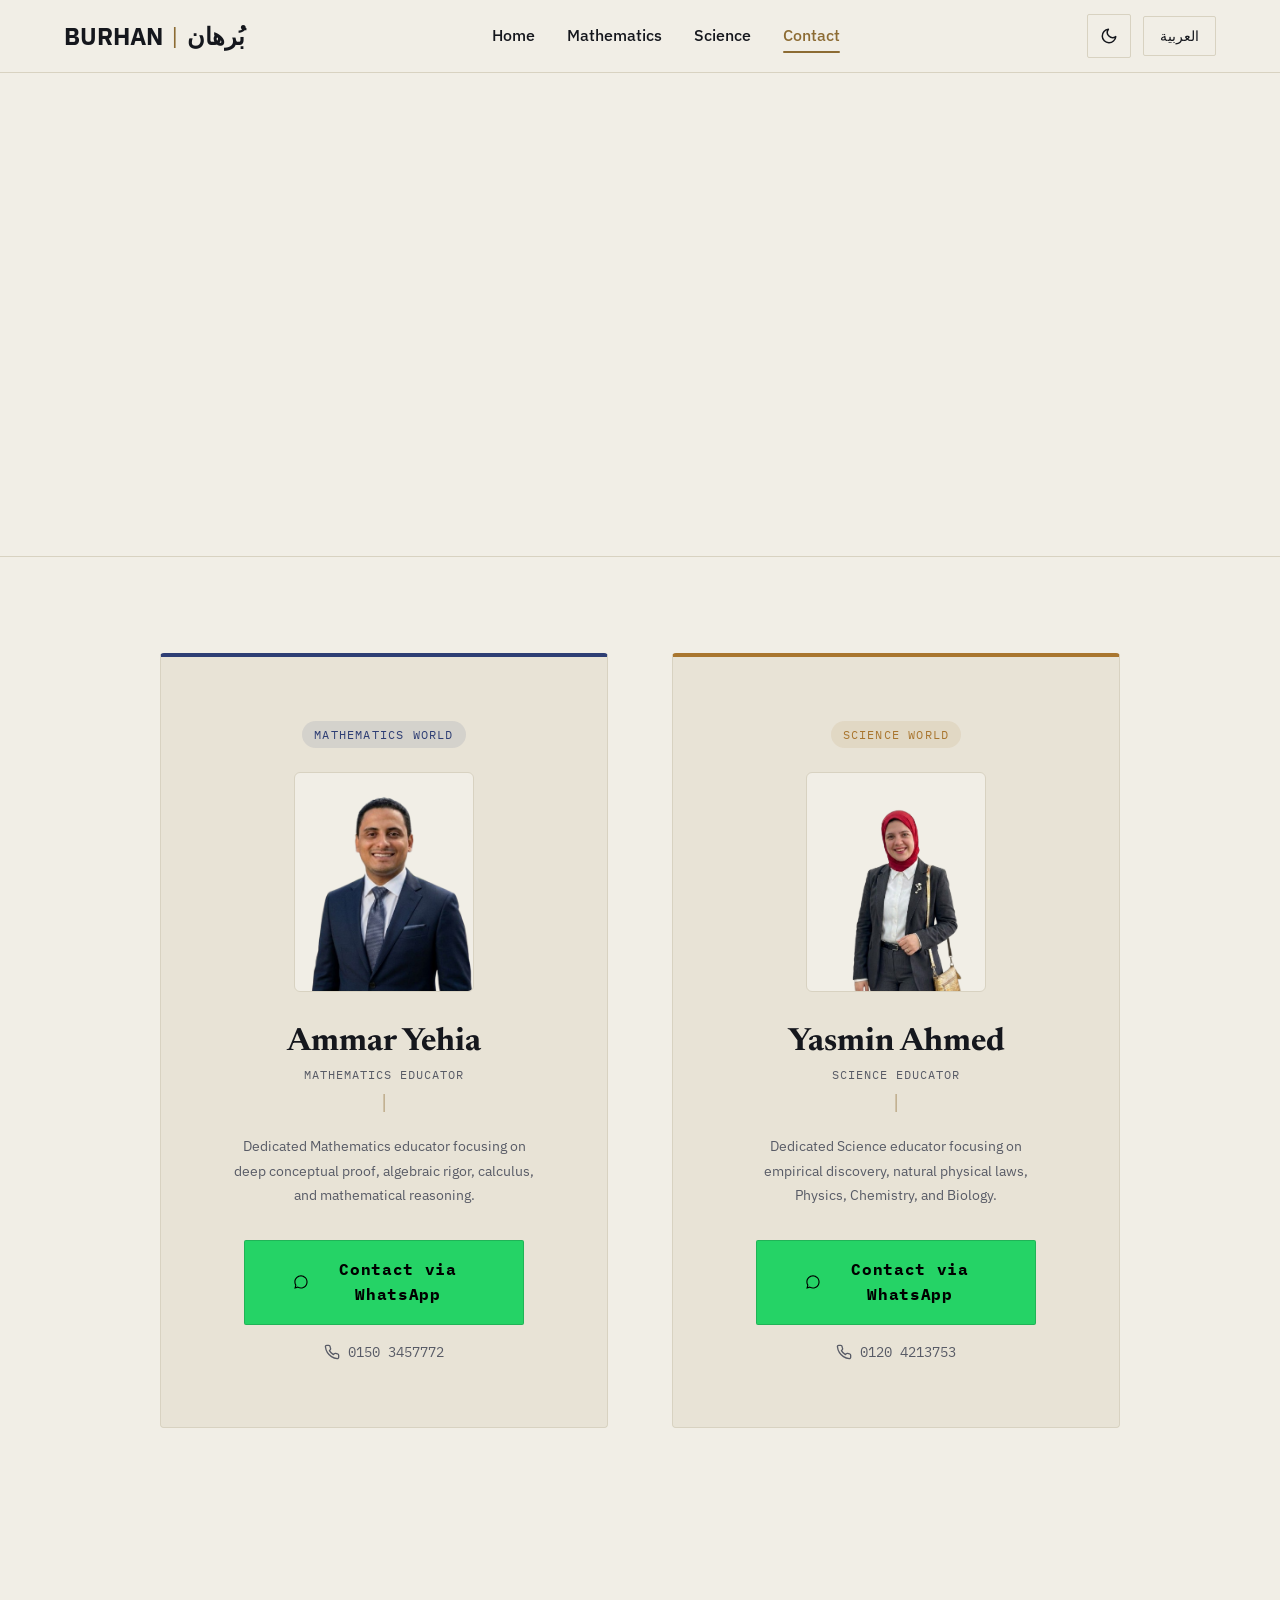
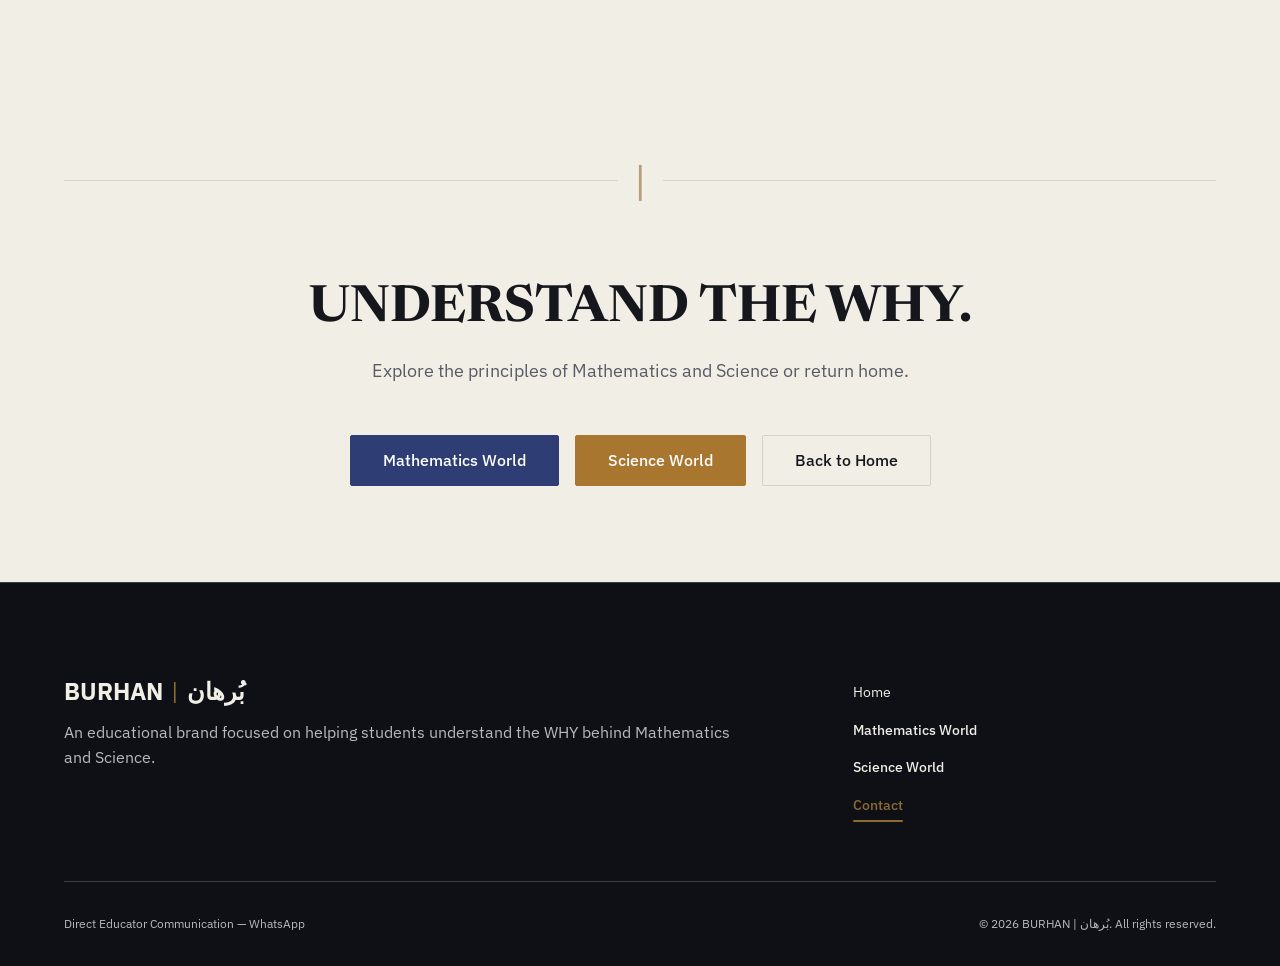
==== contact.html @ 6baa0fd7 "Initial BURHAN website" ====
<!DOCTYPE html>
<html lang="en" dir="ltr">

<head>
  <meta charset="UTF-8">
  <meta name="viewport" content="width=device-width, initial-scale=1.0">
  <title>Contact | BURHAN — تواصل معنا | بُرهان</title>
  <meta name="description"
    content="Contact BURHAN teachers directly via WhatsApp. Reach Mr. Ammar Yehia for Mathematics (0150 3457772) and Ms. Yasmin Ahmed for Science (0120 4213753).">
  <link rel="stylesheet" href="css/main.css">
  <script src="js/theme.js"></script>
</head>

<body data-page="contact">

  <!-- ACCESSIBLE SKIP-TO-MAIN LINK -->
  <a href="#main-content" class="skip-link" data-en="Skip to main content" data-ar="الانتقال إلى المحتوى الرئيسي">Skip
    to main content</a>

  <!-- GLOBAL NAVIGATION HEADER -->
  <header class="site-header">
    <nav class="site-nav container" aria-label="Main Navigation">
      <a href="index.html" class="burhan-wordmark" aria-label="BURHAN Home">
        BURHAN <span class="burhan-divider">|</span> بُرهان
      </a>

      <ul class="nav-menu" data-nav-menu>
        <li><a href="index.html" class="nav-link" data-en="Home" data-ar="الرئيسية">Home</a></li>
        <li><a href="mathematics.html" class="nav-link" data-en="Mathematics" data-ar="الرياضيات">Mathematics</a></li>
        <li><a href="science.html" class="nav-link" data-en="Science" data-ar="العلوم">Science</a></li>
        <li><a href="contact.html" class="nav-link is-active" aria-current="page" data-en="Contact"
            data-ar="تواصل معنا">Contact</a></li>
      </ul>

      <div class="nav-actions">
        <!-- Theme Toggle (Light / Dark) -->
        <button type="button" class="theme-toggle-btn" data-theme-toggle aria-label="Switch Theme">
          <svg class="theme-icon-sun" width="18" height="18" viewBox="0 0 24 24">
            <circle cx="12" cy="12" r="5" />
            <path
              d="M12 1v2M12 21v2M4.22 4.22l1.42 1.42M18.36 18.36l1.42 1.42M1 12h2M21 12h2M4.22 19.78l1.42-1.42M18.36 5.64l1.42-1.42" />
          </svg>
          <svg class="theme-icon-moon" width="18" height="18" viewBox="0 0 24 24" style="display:none;">
            <path d="M21 12.79A9 9 0 1 1 11.21 3 7 7 0 0 0 21 12.79z" />
          </svg>
        </button>

        <!-- Language Switcher -->
        <button type="button" class="lang-toggle-btn" data-lang-toggle aria-label="التحويل إلى العربية">
          <span data-en="العربية" data-ar="English">العربية</span>
        </button>

        <!-- Mobile Menu Toggle -->
        <button type="button" class="nav-toggle-btn" data-nav-toggle aria-expanded="false"
          aria-label="Open Navigation Menu">
          <svg width="20" height="20" viewBox="0 0 20 20" fill="none" xmlns="http://www.w3.org/2000/svg">
            <path d="M3 5H17M3 10H17M3 15H17" stroke="currentColor" stroke-width="2" stroke-linecap="round" />
          </svg>
        </button>
      </div>
    </nav>
  </header>

  <!-- MAIN CONTACT PAGE CONTENT -->
  <main id="main-content">

    <!-- 01 — HERO / INTRO SECTION -->
    <section class="contact-hero section-padding" data-hero-section>
      <div class="container contact-hero-container">

        <span class="section-eyebrow hero-eyebrow" data-reveal-hero data-en="BURHAN | DIRECT COMMUNICATION"
          data-ar="بُرهان | التواصل المباشر">BURHAN | DIRECT COMMUNICATION</span>

        <h1 class="contact-hero-title font-display" data-reveal-hero data-en="Start the Conversation"
          data-ar="ابدأ التواصل">
          Start the Conversation
        </h1>

        <div class="contact-hero-divider-wrap" data-reveal-hero aria-hidden="true">
          <span class="burhan-divider contact-hero-divider">|</span>
        </div>

        <p class="contact-hero-lead" data-reveal-hero
          data-en="Students and parents can reach out directly to the appropriate teacher regarding class availability, schedules, and learning guidance."
          data-ar="يمكن للطلاب وأولياء الأمور التواصل مباشرة مع المعلم المختص بشأن مواعيد الدروس، الجداول، والإرشاد التعليمي.">
          Students and parents can reach out directly to the appropriate teacher regarding class availability,
          schedules, and learning guidance.
        </p>

      </div>
    </section>

    <!-- 02 — CONTACT TEACHERS SECTION -->
    <section class="contact-grid-section section-padding">
      <div class="container">

        <div class="contact-teachers-grid">

          <!-- TEACHER 1 — AMMAR YEHIA (MATHEMATICS) -->
          <article class="contact-card contact-card--math" data-reveal data-reveal-delay="0">
            <div class="contact-card-header">
              <span class="contact-subject-tag contact-subject-tag--math font-mono" data-en="MATHEMATICS WORLD"
                data-ar="عالم الرياضيات">MATHEMATICS WORLD</span>
            </div>

            <div class="contact-portrait-wrap">
              <div class="contact-portrait-frame contact-portrait-frame--math">
                <img src="images/teachers/ammar-yehia-cutout.png" alt="Mr. Ammar Yehia — Mathematics"
                  class="contact-portrait-img" loading="eager">
              </div>
            </div>

            <div class="contact-card-content">
              <h2 class="contact-teacher-name font-display" data-en="Ammar Yehia" data-ar="عمار يحيى">
                Ammar Yehia
              </h2>

              <p class="contact-teacher-role font-mono" data-en="Mathematics Educator" data-ar="معلم مادة الرياضيات">
                Mathematics Educator
              </p>

              <div class="contact-card-divider" aria-hidden="true">
                <span class="burhan-divider">|</span>
              </div>

              <p class="contact-teacher-intro"
                data-en="Dedicated Mathematics educator focusing on deep conceptual proof, algebraic rigor, calculus, and mathematical reasoning."
                data-ar="معلم متخصص في مادة الرياضيات، يركز على الفهم العميق للبراهين والمفاهيم، الجبر، التفاضل والتكامل، والاستدلال المنطقي.">
                Dedicated Mathematics educator focusing on deep conceptual proof, algebraic rigor, calculus, and
                mathematical reasoning.
              </p>

              <div class="contact-card-actions">
                <a href="https://wa.me/201503457772" target="_blank" rel="noopener noreferrer"
                  class="btn-whatsapp btn-whatsapp--math" aria-label="Contact Mr. Ammar Yehia on WhatsApp">
                  <svg width="22" height="22" viewBox="0 0 24 24" fill="currentColor" aria-hidden="true">
                    <path
                      d="M12.012 2c-5.506 0-9.989 4.478-9.99 9.984a9.964 9.964 0 0 0 1.333 4.993L2 22l5.233-1.337a9.96 9.96 0 0 0 4.779 1.216h.004c5.505 0 9.988-4.478 9.989-9.985 0-2.667-1.037-5.176-2.922-7.062A9.925 9.925 0 0 0 12.012 2zm0 18.163h-.003a8.28 8.28 0 0 1-4.223-1.157l-.303-.18-3.137.82.836-3.056-.197-.313a8.27 8.27 0 0 1-1.267-4.464c0-4.568 3.718-8.286 8.291-8.286 2.213 0 4.293.863 5.858 2.43 1.564 1.566 2.426 3.647 2.425 5.86 0 4.569-3.717 8.286-8.284 8.286z" />
                  </svg>
                  <span data-en="Contact via WhatsApp" data-ar="تواصل عبر WhatsApp">Contact via WhatsApp</span>
                </a>

                <div class="contact-phone-display font-mono" dir="ltr">
                  <svg width="16" height="16" viewBox="0 0 24 24" fill="none" stroke="currentColor" stroke-width="2"
                    stroke-linecap="round" stroke-linejoin="round" aria-hidden="true">
                    <path
                      d="M22 16.92v3a2 2 0 0 1-2.18 2 19.79 19.79 0 0 1-8.63-3.07 19.5 19.5 0 0 1-6-6 19.79 19.79 0 0 1-3.07-8.67A2 2 0 0 1 4.11 2h3a2 2 0 0 1 2 1.72 12.84 12.84 0 0 0 .7 2.81 2 2 0 0 1-.45 2.11L8.09 9.91a16 16 0 0 0 6 6l1.27-1.27a2 2 0 0 1 2.11-.45 12.84 12.84 0 0 0 2.81.7A2 2 0 0 1 22 16.92z" />
                  </svg>
                  <span>0150 3457772</span>
                </div>
              </div>
            </div>
          </article>

          <!-- TEACHER 2 — YASMIN AHMED (SCIENCE) -->
          <article class="contact-card contact-card--science" data-reveal data-reveal-delay="150">
            <div class="contact-card-header">
              <span class="contact-subject-tag contact-subject-tag--science font-mono" data-en="SCIENCE WORLD"
                data-ar="عالم العلوم">SCIENCE WORLD</span>
            </div>

            <div class="contact-portrait-wrap">
              <div class="contact-portrait-frame contact-portrait-frame--science">
                <img src="images/teachers/yasmin.png" alt="Ms. Yasmin Ahmed — Science" class="contact-portrait-img"
                  loading="eager">
              </div>
            </div>

            <div class="contact-card-content">
              <h2 class="contact-teacher-name font-display" data-en="Yasmin Ahmed" data-ar="ياسمين أحمد">
                Yasmin Ahmed
              </h2>

              <p class="contact-teacher-role font-mono" data-en="Science Educator" data-ar="معلمة مادة العلوم">
                Science Educator
              </p>

              <div class="contact-card-divider" aria-hidden="true">
                <span class="burhan-divider">|</span>
              </div>

              <p class="contact-teacher-intro"
                data-en="Dedicated Science educator focusing on empirical discovery, natural physical laws, Physics, Chemistry, and Biology."
                data-ar="معلمة متخصصة في مادة العلوم، تركز على الاستكشاف التجريبي والقوانين الطبيعية والفيزياء والكيمياء والأحياء.">
                Dedicated Science educator focusing on empirical discovery, natural physical laws, Physics, Chemistry,
                and Biology.
              </p>

              <div class="contact-card-actions">
                <a href="https://wa.me/201204213753" target="_blank" rel="noopener noreferrer"
                  class="btn-whatsapp btn-whatsapp--science" aria-label="Contact Ms. Yasmin Ahmed on WhatsApp">
                  <svg width="22" height="22" viewBox="0 0 24 24" fill="currentColor" aria-hidden="true">
                    <path
                      d="M12.012 2c-5.506 0-9.989 4.478-9.99 9.984a9.964 9.964 0 0 0 1.333 4.993L2 22l5.233-1.337a9.96 9.96 0 0 0 4.779 1.216h.004c5.505 0 9.988-4.478 9.989-9.985 0-2.667-1.037-5.176-2.922-7.062A9.925 9.925 0 0 0 12.012 2zm0 18.163h-.003a8.28 8.28 0 0 1-4.223-1.157l-.303-.18-3.137.82.836-3.056-.197-.313a8.27 8.27 0 0 1-1.267-4.464c0-4.568 3.718-8.286 8.291-8.286 2.213 0 4.293.863 5.858 2.43 1.564 1.566 2.426 3.647 2.425 5.86 0 4.569-3.717 8.286-8.284 8.286z" />
                  </svg>
                  <span data-en="Contact via WhatsApp" data-ar="تواصل عبر WhatsApp">Contact via WhatsApp</span>
                </a>

                <div class="contact-phone-display font-mono" dir="ltr">
                  <svg width="16" height="16" viewBox="0 0 24 24" fill="none" stroke="currentColor" stroke-width="2"
                    stroke-linecap="round" stroke-linejoin="round" aria-hidden="true">
                    <path
                      d="M22 16.92v3a2 2 0 0 1-2.18 2 19.79 19.79 0 0 1-8.63-3.07 19.5 19.5 0 0 1-6-6 19.79 19.79 0 0 1-3.07-8.67A2 2 0 0 1 4.11 2h3a2 2 0 0 1 2 1.72 12.84 12.84 0 0 0 .7 2.81 2 2 0 0 1-.45 2.11L8.09 9.91a16 16 0 0 0 6 6l1.27-1.27a2 2 0 0 1 2.11-.45 12.84 12.84 0 0 0 2.81.7A2 2 0 0 1 22 16.92z" />
                  </svg>
                  <span>0120 4213753</span>
                </div>
              </div>
            </div>
          </article>

        </div>

      </div>
    </section>

    <!-- 03 — CLOSING CTA SECTION -->
    <section class="closing-cta-section" data-reveal>
      <div class="container">
        <div class="section-divider" aria-hidden="true">
          <span class="burhan-divider closing-divider">|</span>
        </div>
        <h2 class="closing-cta-title font-display" data-en="UNDERSTAND THE WHY." data-ar="فهم السبب الجوهري.">
          UNDERSTAND THE WHY.
        </h2>
        <p class="section-lead closing-cta-lead"
          data-en="Explore the principles of Mathematics and Science or return home."
          data-ar="استكشف مبادئ الرياضيات والعلوم أو عد إلى الرئيسية.">
          Explore the principles of Mathematics and Science or return home.
        </p>

        <div class="closing-cta-actions">
          <a href="mathematics.html" class="btn btn-math" data-en="Mathematics World"
            data-ar="عالم الرياضيات">Mathematics World</a>
          <a href="science.html" class="btn btn-science" data-en="Science World" data-ar="عالم العلوم">Science World</a>
          <a href="index.html" class="btn btn-secondary" data-en="Back to Home" data-ar="العودة للرئيسية">Back to
            Home</a>
        </div>
      </div>
    </section>

  </main>

  <!-- 04 — GLOBAL FOOTER -->
  <footer class="site-footer">
    <div class="container">
      <div class="footer-grid">
        <div class="footer-brand">
          <a href="index.html" class="burhan-wordmark">
            BURHAN <span class="burhan-divider">|</span> بُرهان
          </a>
          <p data-en="An educational brand focused on helping students understand the WHY behind Mathematics and Science."
            data-ar="علامة تجارية تعليمية تركز على مساعدة الطلاب على فهم السبب الجوهري وراء الرياضيات والعلوم.">
            An educational brand focused on helping students understand the WHY behind Mathematics and Science.
          </p>
        </div>
        <div>
          <ul class="footer-nav">
            <li><a href="index.html" data-en="Home" data-ar="الرئيسية">Home</a></li>
            <li><a href="mathematics.html" class="nav-link" data-en="Mathematics World"
                data-ar="عالم الرياضيات">Mathematics World</a></li>
            <li><a href="science.html" class="nav-link" data-en="Science World" data-ar="عالم العلوم">Science World</a>
            </li>
            <li><a href="contact.html" class="nav-link is-active" aria-current="page" data-en="Contact"
                data-ar="تواصل معنا">Contact</a></li>
          </ul>
        </div>
      </div>
      <div class="footer-bottom">
        <span data-en="Direct Educator Communication — WhatsApp" data-ar="التواصل المباشر مع المعلمين — WhatsApp">
          Direct Educator Communication — WhatsApp
        </span>
        <span data-en="© 2026 BURHAN | بُرهان. All rights reserved."
          data-ar="© 2026 بُرهان | BURHAN. جميع الحقوق محفوظة.">
          © 2026 BURHAN | بُرهان. All rights reserved.
        </span>
      </div>
    </div>
  </footer>

  <script src="js/theme.js"></script>
  <script src="js/language.js"></script>
  <script src="js/navigation.js"></script>
  <script src="js/motion.js"></script>
  <script src="js/main.js"></script>
</body>

</html>
---- css/main.css ----
/* ==========================================================================
   BURHAN | بُرهان — Main CSS Bundle Entrypoint
   ========================================================================== */

@import url('./tokens.css');
@import url('./base.css');
@import url('./layout.css');
@import url('./accessibility.css');
@import url('./bilingual.css');
@import url('./components.css');
@import url('./pages.css');
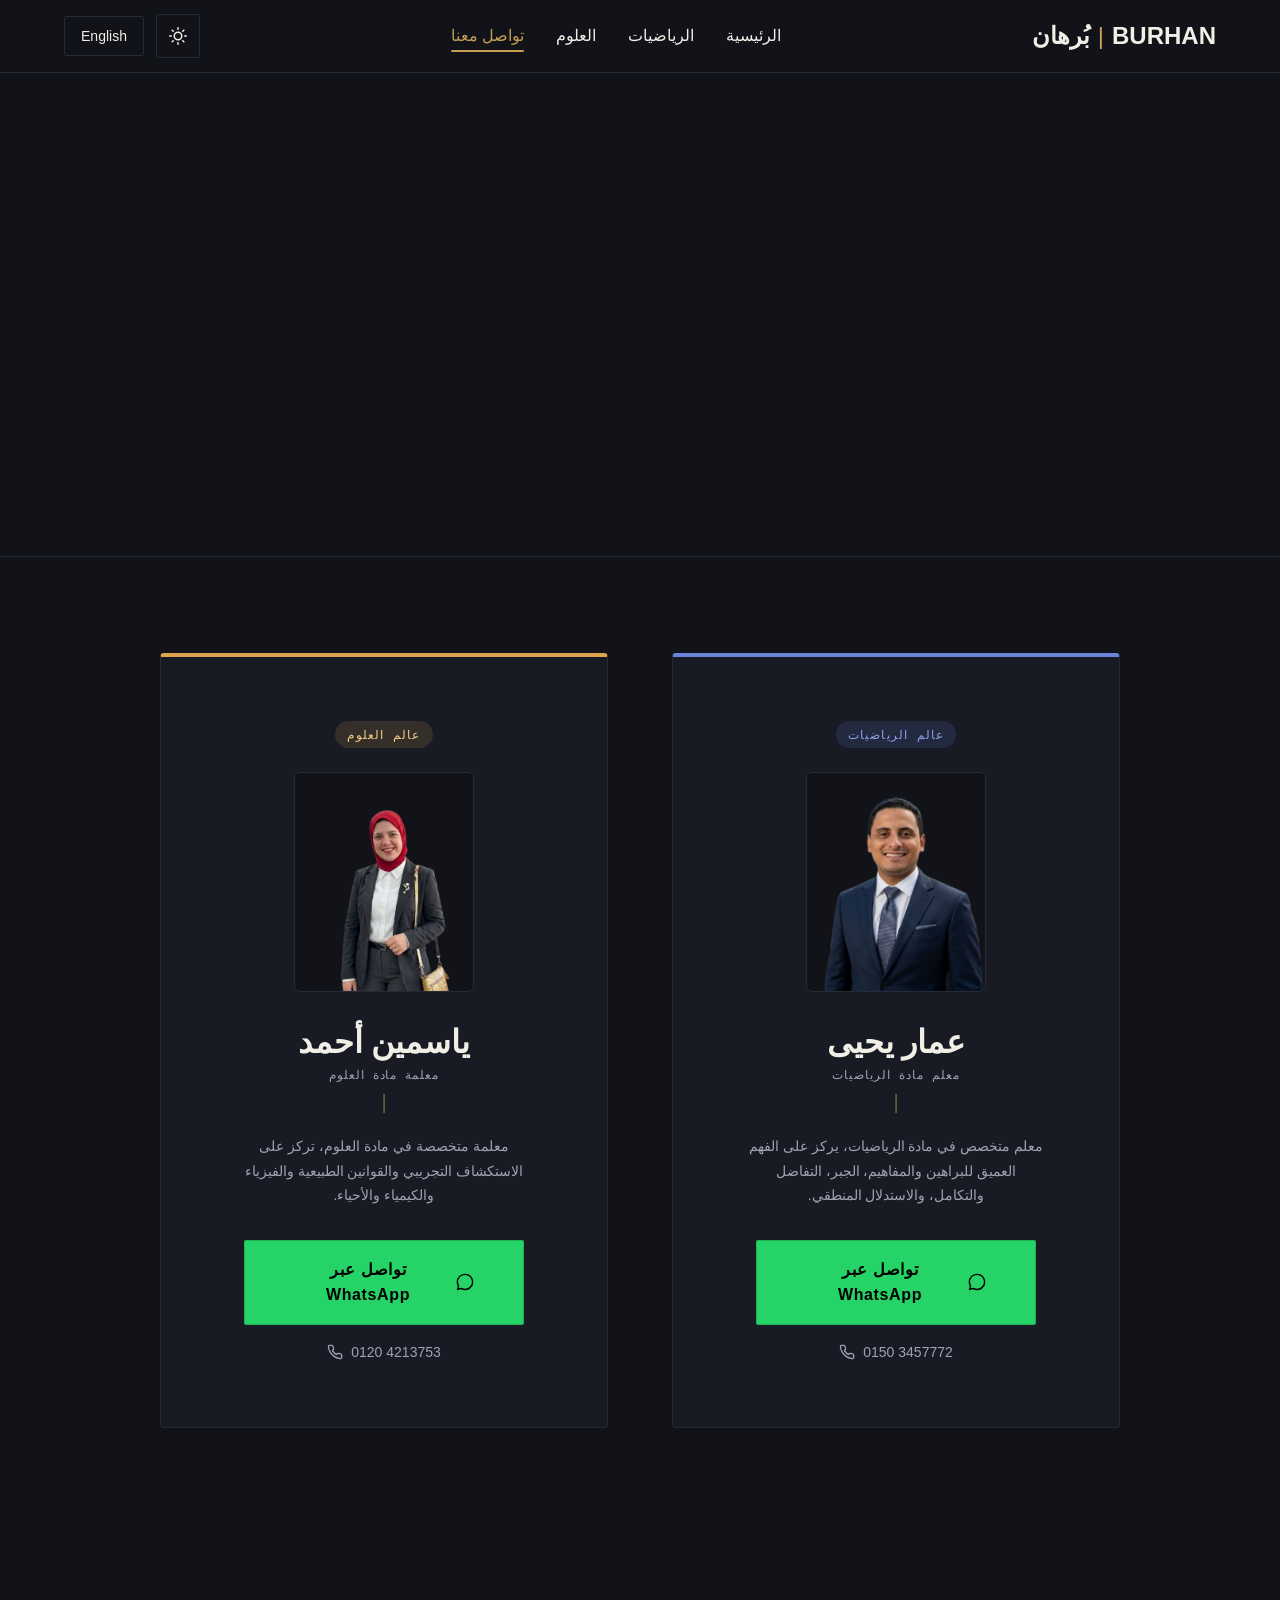
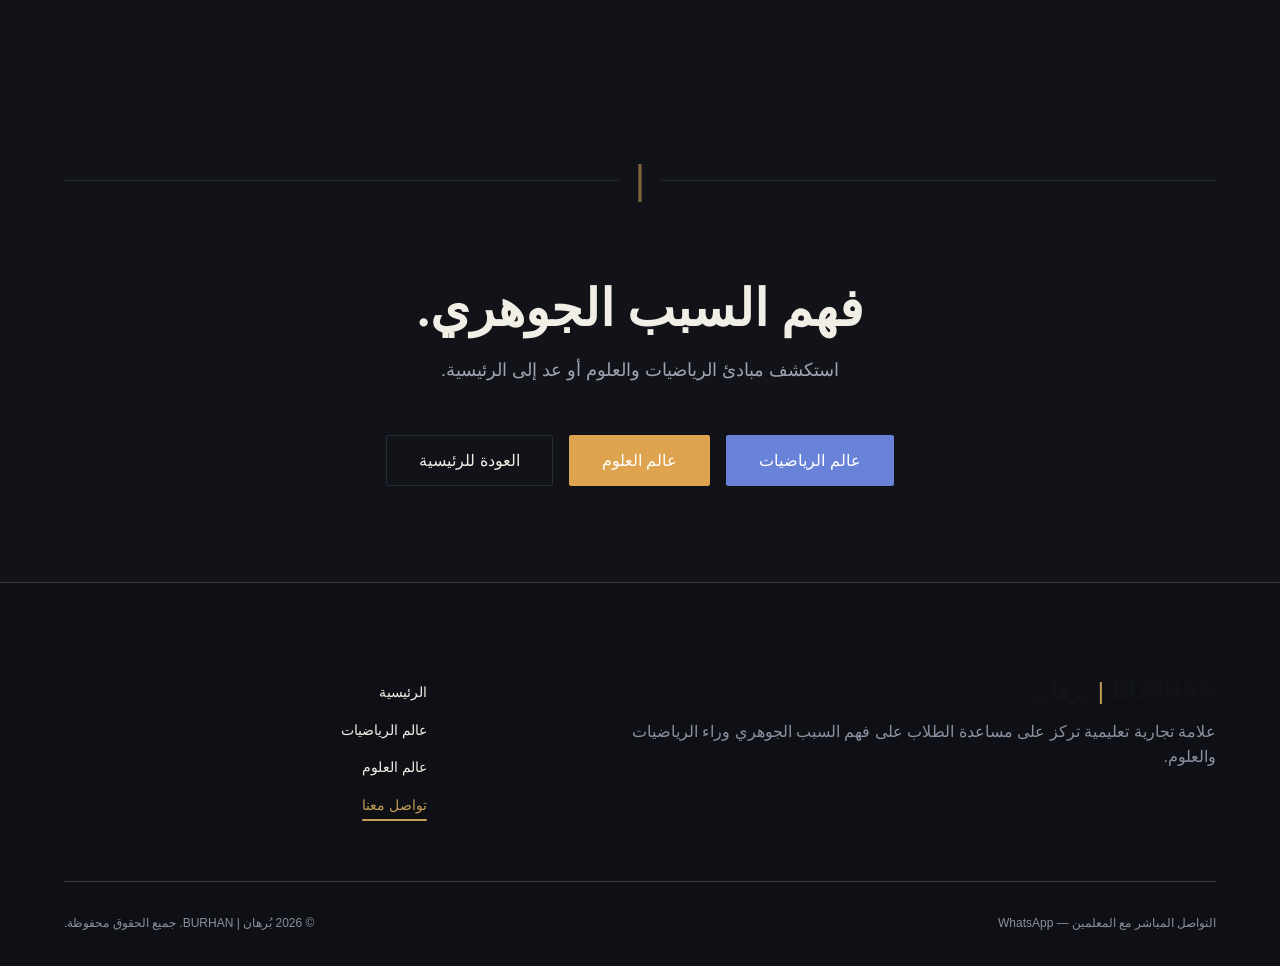
==== commit 570c2a8d: "Set Arabic RTL and dark mode as default" ====
--- a/contact.html
+++ b/contact.html
@@ -1,5 +1,5 @@
 <!DOCTYPE html>
-<html lang="en" dir="ltr">
+<html lang="ar" dir="rtl">
 
 <head>
   <meta charset="UTF-8">
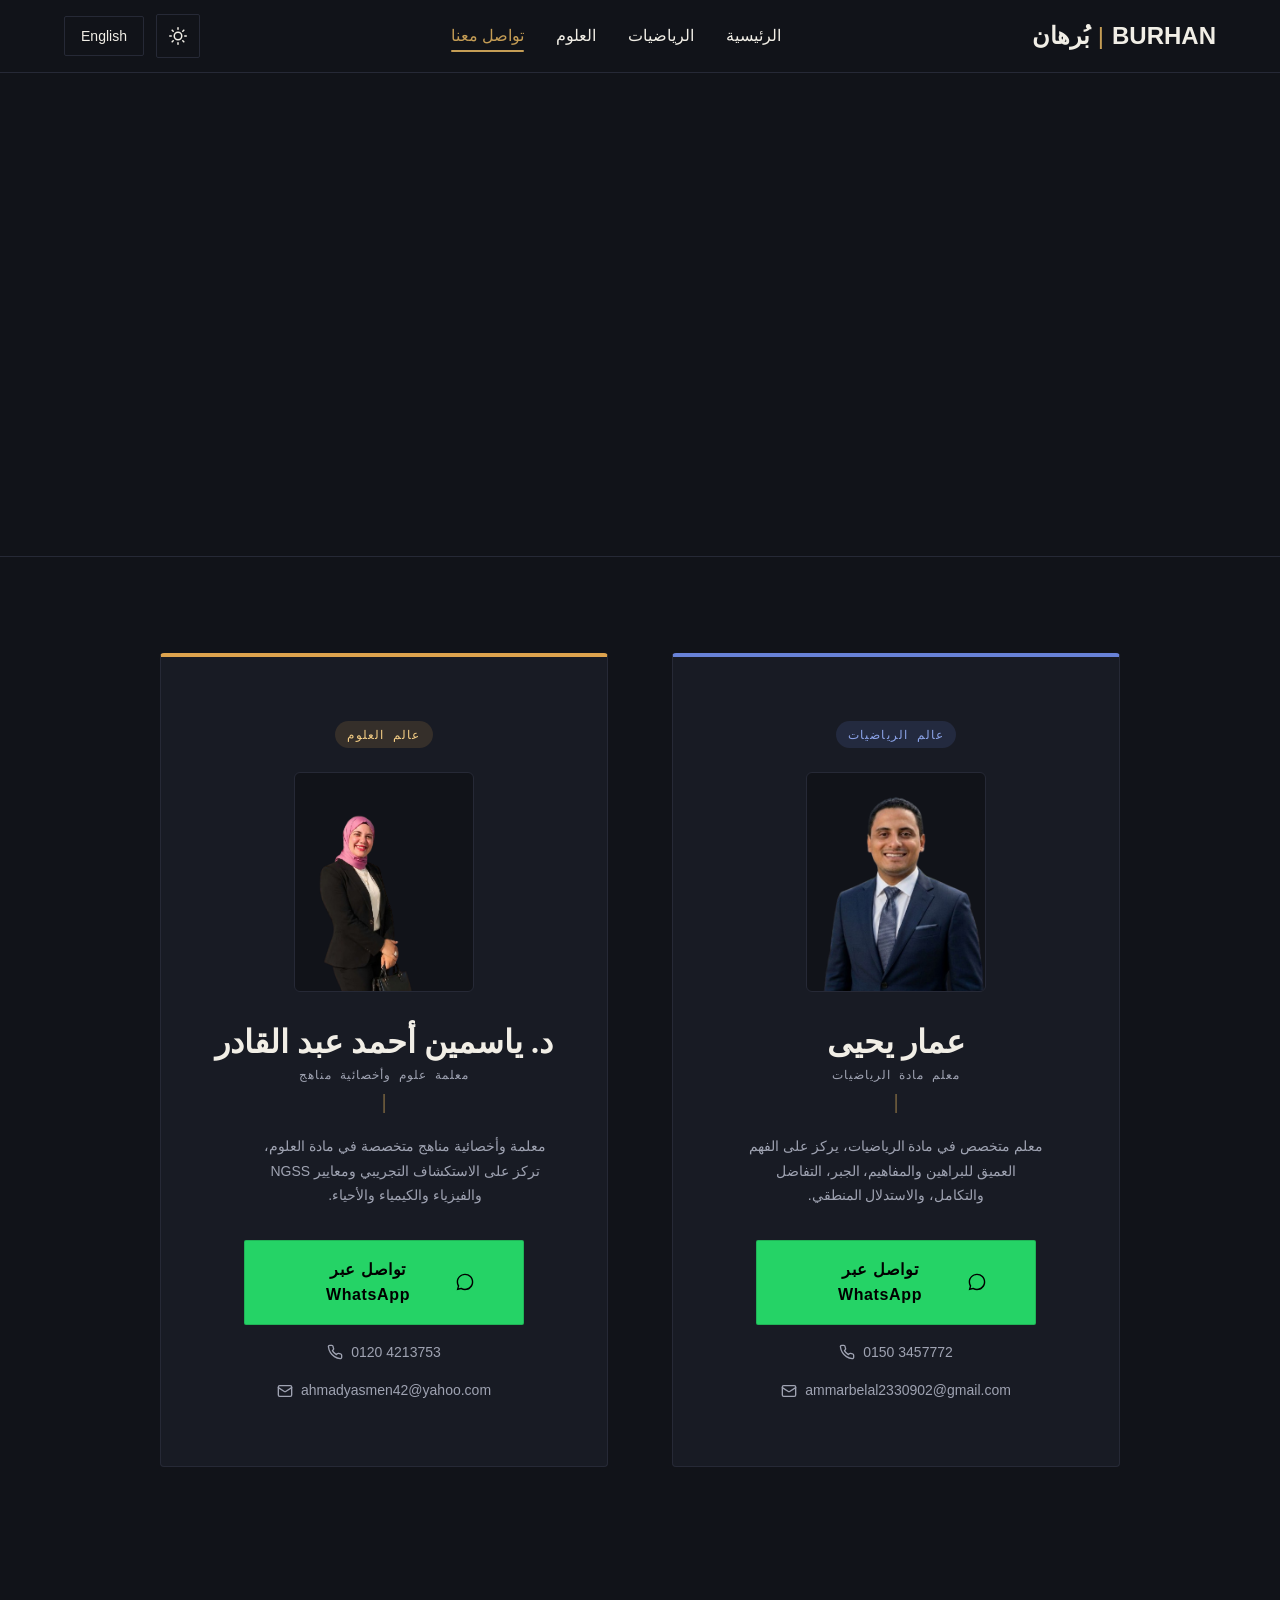
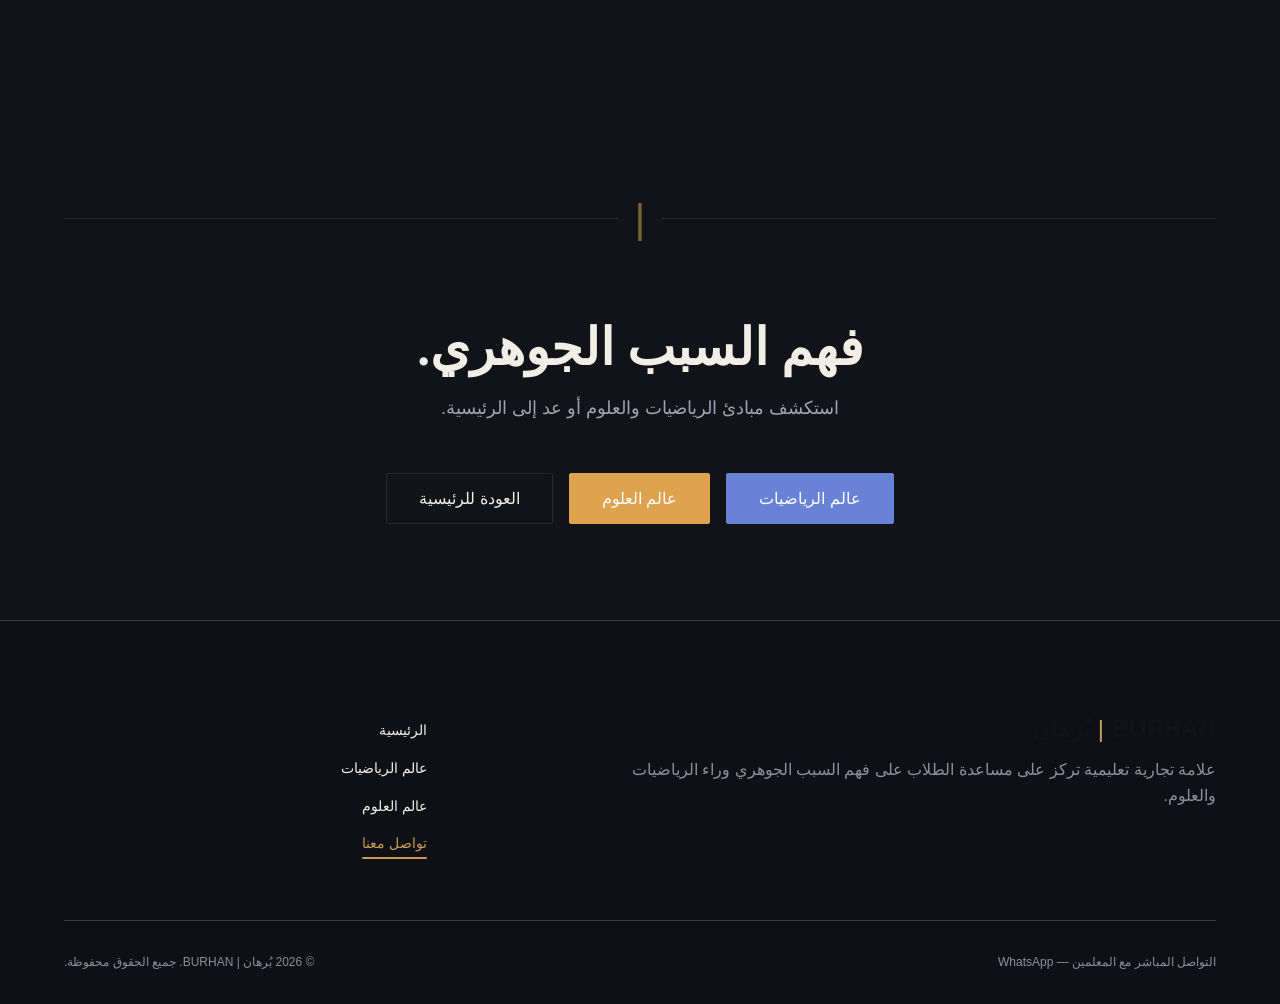
==== commit 1c46c77f: "Update teacher profiles and contact information" ====
--- a/contact.html
+++ b/contact.html
@@ -132,7 +132,7 @@
 
               <div class="contact-card-actions">
                 <a href="https://wa.me/201503457772" target="_blank" rel="noopener noreferrer"
-                  class="btn-whatsapp btn-whatsapp--math" aria-label="Contact Mr. Ammar Yehia on WhatsApp">
+                  class="btn-whatsapp btn-whatsapp--math" aria-label="Contact Mr. Ammar Yassin on WhatsApp">
                   <svg width="22" height="22" viewBox="0 0 24 24" fill="currentColor" aria-hidden="true">
                     <path
                       d="M12.012 2c-5.506 0-9.989 4.478-9.99 9.984a9.964 9.964 0 0 0 1.333 4.993L2 22l5.233-1.337a9.96 9.96 0 0 0 4.779 1.216h.004c5.505 0 9.988-4.478 9.989-9.985 0-2.667-1.037-5.176-2.922-7.062A9.925 9.925 0 0 0 12.012 2zm0 18.163h-.003a8.28 8.28 0 0 1-4.223-1.157l-.303-.18-3.137.82.836-3.056-.197-.313a8.27 8.27 0 0 1-1.267-4.464c0-4.568 3.718-8.286 8.291-8.286 2.213 0 4.293.863 5.858 2.43 1.564 1.566 2.426 3.647 2.425 5.86 0 4.569-3.717 8.286-8.284 8.286z" />
@@ -148,11 +148,21 @@
                   </svg>
                   <span>0150 3457772</span>
                 </div>
+
+                <a href="mailto:ammarbelal2330902@gmail.com" class="contact-email-display font-mono" dir="ltr"
+                  aria-label="Email Mr. Ammar Yassin">
+                  <svg width="16" height="16" viewBox="0 0 24 24" fill="none" stroke="currentColor" stroke-width="2"
+                    stroke-linecap="round" stroke-linejoin="round" aria-hidden="true">
+                    <rect x="2" y="4" width="20" height="16" rx="2" />
+                    <path d="m22 7-8.97 5.7a1.94 1.94 0 0 1-2.06 0L2 7" />
+                  </svg>
+                  <span>ammarbelal2330902@gmail.com</span>
+                </a>
               </div>
             </div>
           </article>
 
-          <!-- TEACHER 2 — YASMIN AHMED (SCIENCE) -->
+          <!-- TEACHER 2 — YASMEN AHMED ABD EL KADER (SCIENCE) -->
           <article class="contact-card contact-card--science" data-reveal data-reveal-delay="150">
             <div class="contact-card-header">
               <span class="contact-subject-tag contact-subject-tag--science font-mono" data-en="SCIENCE WORLD"
@@ -161,18 +171,18 @@
 
             <div class="contact-portrait-wrap">
               <div class="contact-portrait-frame contact-portrait-frame--science">
-                <img src="images/teachers/yasmin.png" alt="Ms. Yasmin Ahmed — Science" class="contact-portrait-img"
+                <img src="images/teachers/yasmin.png" alt="Dr. Yasmen Ahmed Abd El Kader — Science" class="contact-portrait-img"
                   loading="eager">
               </div>
             </div>
 
             <div class="contact-card-content">
-              <h2 class="contact-teacher-name font-display" data-en="Yasmin Ahmed" data-ar="ياسمين أحمد">
-                Yasmin Ahmed
+              <h2 class="contact-teacher-name font-display" data-en="Yasmen Ahmed Abd El Kader" data-ar="د. ياسمين أحمد عبد القادر">
+                Yasmen Ahmed Abd El Kader
               </h2>
 
-              <p class="contact-teacher-role font-mono" data-en="Science Educator" data-ar="معلمة مادة العلوم">
-                Science Educator
+              <p class="contact-teacher-role font-mono" data-en="Science Educator &amp; Curriculum Specialist" data-ar="معلمة علوم وأخصائية مناهج">
+                Science Educator &amp; Curriculum Specialist
               </p>
 
               <div class="contact-card-divider" aria-hidden="true">
@@ -180,15 +190,15 @@
               </div>
 
               <p class="contact-teacher-intro"
-                data-en="Dedicated Science educator focusing on empirical discovery, natural physical laws, Physics, Chemistry, and Biology."
-                data-ar="معلمة متخصصة في مادة العلوم، تركز على الاستكشاف التجريبي والقوانين الطبيعية والفيزياء والكيمياء والأحياء.">
-                Dedicated Science educator focusing on empirical discovery, natural physical laws, Physics, Chemistry,
+                data-en="Dedicated Science educator and curriculum specialist focusing on empirical discovery, NGSS standards, Physics, Chemistry, and Biology."
+                data-ar="معلمة وأخصائية مناهج متخصصة في مادة العلوم، تركز على الاستكشاف التجريبي ومعايير NGSS والفيزياء والكيمياء والأحياء.">
+                Dedicated Science educator and curriculum specialist focusing on empirical discovery, NGSS standards, Physics, Chemistry,
                 and Biology.
               </p>
 
               <div class="contact-card-actions">
                 <a href="https://wa.me/201204213753" target="_blank" rel="noopener noreferrer"
-                  class="btn-whatsapp btn-whatsapp--science" aria-label="Contact Ms. Yasmin Ahmed on WhatsApp">
+                  class="btn-whatsapp btn-whatsapp--science" aria-label="Contact Dr. Yasmen Ahmed Abd El Kader on WhatsApp">
                   <svg width="22" height="22" viewBox="0 0 24 24" fill="currentColor" aria-hidden="true">
                     <path
                       d="M12.012 2c-5.506 0-9.989 4.478-9.99 9.984a9.964 9.964 0 0 0 1.333 4.993L2 22l5.233-1.337a9.96 9.96 0 0 0 4.779 1.216h.004c5.505 0 9.988-4.478 9.989-9.985 0-2.667-1.037-5.176-2.922-7.062A9.925 9.925 0 0 0 12.012 2zm0 18.163h-.003a8.28 8.28 0 0 1-4.223-1.157l-.303-.18-3.137.82.836-3.056-.197-.313a8.27 8.27 0 0 1-1.267-4.464c0-4.568 3.718-8.286 8.291-8.286 2.213 0 4.293.863 5.858 2.43 1.564 1.566 2.426 3.647 2.425 5.86 0 4.569-3.717 8.286-8.284 8.286z" />
@@ -204,6 +214,16 @@
                   </svg>
                   <span>0120 4213753</span>
                 </div>
+
+                <a href="mailto:ahmadyasmen42@yahoo.com" class="contact-email-display font-mono" dir="ltr"
+                  aria-label="Email Dr. Yasmen Ahmed Abd El Kader">
+                  <svg width="16" height="16" viewBox="0 0 24 24" fill="none" stroke="currentColor" stroke-width="2"
+                    stroke-linecap="round" stroke-linejoin="round" aria-hidden="true">
+                    <rect x="2" y="4" width="20" height="16" rx="2" />
+                    <path d="m22 7-8.97 5.7a1.94 1.94 0 0 1-2.06 0L2 7" />
+                  </svg>
+                  <span>ahmadyasmen42@yahoo.com</span>
+                </a>
               </div>
             </div>
           </article>
